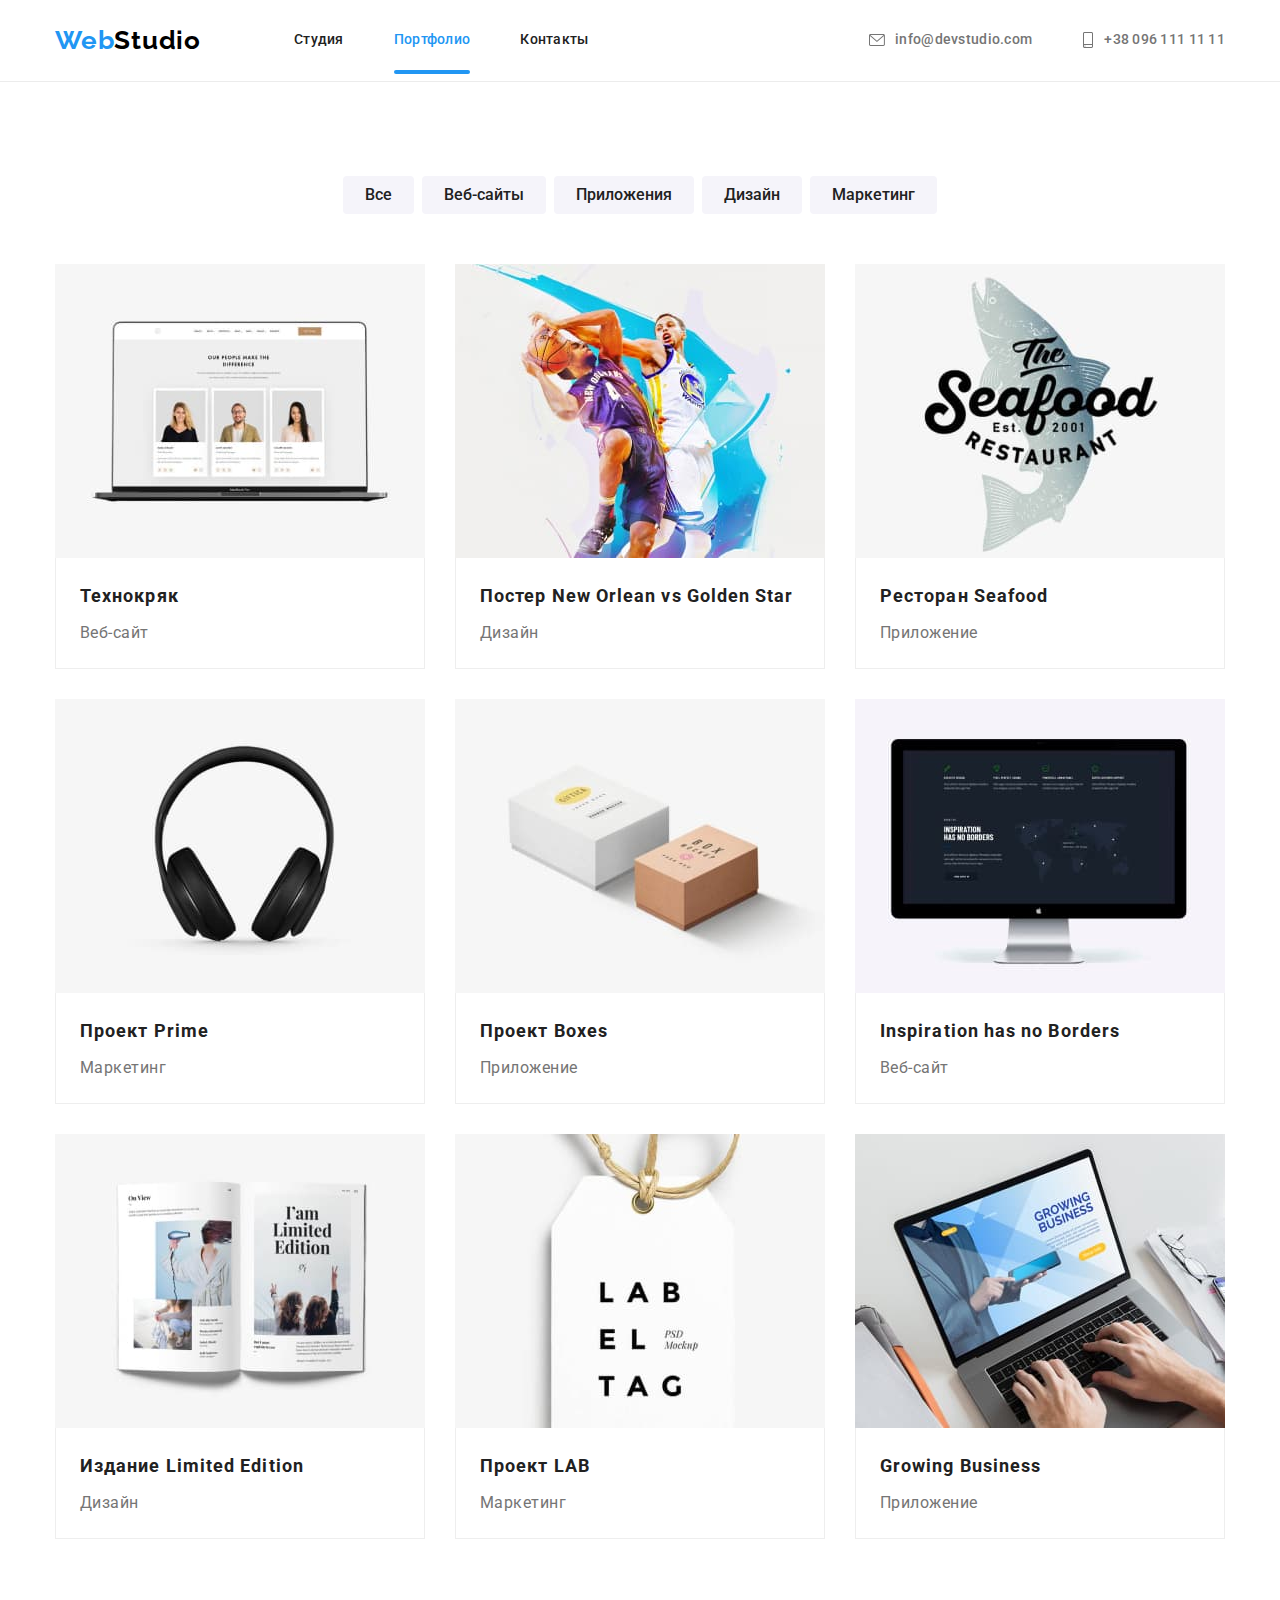
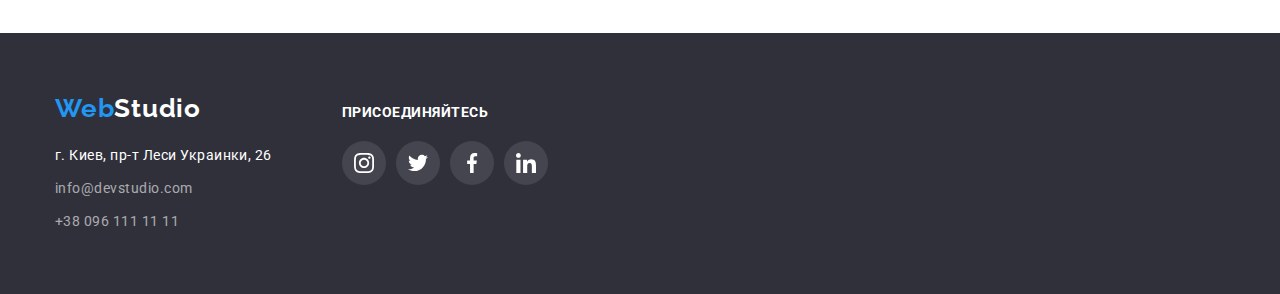
==== portfolio.html @ 54130a42 "initial commit" ====
<!DOCTYPE html>
<html lang="en">
  <head>
    <meta charset="UTF-8" />
    <meta http-equiv="X-UA-Compatible" content="IE=edge" />
    <meta name="viewport" content="width=device-width, initial-scale=1.0" />
    <title>Портфолио</title>
    <link rel="preconnect" href="https://fonts.googleapis.com" />
    <link rel="preconnect" href="https://fonts.gstatic.com" crossorigin />
    <link
      href="https://fonts.googleapis.com/css2?family=Raleway:wght@700&family=Roboto:wght@400;500;700;900&display=swap"
      rel="stylesheet"
    />
    <link
      rel="stylesheet"
      href="https://cdnjs.cloudflare.com/ajax/libs/modern-normalize/1.0.0/modern-normalize.min.css"
    />
    <link rel="stylesheet" href="./css/styles.css" />
  </head>
  <body>
    <header>
      <div class="header-container">
        <nav class="nav-container">
          <a href="" class="logo link logo-header"
            ><span class="logo-accent-color">Web</span>Studio</a
          >
          <ul class="list nav-menu">
            <li class="nav-menu-li">
              <a href="./index.html" class="link primary-text-color">Студия</a>
            </li>
            <li class="nav-menu-li">
              <a href="./portfolio.html" class="link current primary-text-color">Портфолио</a>
            </li>
            <li class="nav-menu-li">
              <a href="" class="link primary-text-color">Контакты</a>
            </li>
          </ul>
        </nav>
        <ul class="list mail-tel">
          <li class="mail-tel-li">
            <a href="mailto:info@devstudio.com" class="mailto-a"
              ><svg class="mailto-icon-svg">
                <use href="./images/icons.svg#icon-envelope1"></use></svg
              >info@devstudio.com</a
            >
          </li>
          <li class="mail-tel-li">
            <a href="tel:+380961111111" class="tel-a"
              ><svg class="tel-icon-svg">
                <use href="./images/icons.svg#icon-smartphone1"></use></svg
              >+38 096 111 11 11</a
            >
          </li>
        </ul>
      </div>
    </header>
    <main>
      <section class="section">
        <div class="container">
          <ul class="list ul-button">
            <li class="li-button"><button type="button" class="button link all">Все</button></li>
            <li class="li-button">
              <button type="button" class="button link web-sites">Веб-сайты</button>
            </li>
            <li class="li-button">
              <button type="button" class="button link applications">Приложения</button>
            </li>
            <li class="li-button">
              <button type="button" class="button link design">Дизайн</button>
            </li>
            <li class="li-button">
              <button type="button" class="button link marketing">Маркетинг</button>
            </li>
          </ul>
          <h2 class="visually-hidden">Наши портфолио</h2>
          <ul class="list portfolio-ul">
            <li class="portfolio-ul-li">
              <a class="link portfolio-a" href="">
                <img
                  src="./images/portfolio/techcrack.jpg"
                  alt="Технокряк"
                  width="370"
                  class="portfolio-img"
                />
                <div class="portfolio-img-div">
                  <p class="portfolio-img-div-p">
                    Ресурс предлагает комплексные предложения с разным уровнем функционала и
                    сервисов. Все это позволит посетителю получить исчерпывающие сведения о компании
                    или частном лице.
                  </p>
                </div>
                <div class="portfolio-h3-p">
                  <h3 class="portfolio-h3">Технокряк</h3>
                  <p class="portfolio-p">Веб-сайт</p>
                </div>
              </a>
            </li>
            <li class="portfolio-ul-li">
              <a class="link portfolio-a" href="">
                <img
                  src="./images/portfolio/poster-new-orlean-vs-golden-star.jpg"
                  alt="Постер New Orlean vs Golden Star"
                  width="370"
                />
                <div class="portfolio-img-div">
                  <p class="portfolio-img-div-p">
                    Ресурс предлагает комплексные предложения с разным уровнем функционала и
                    сервисов. Все это позволит посетителю получить исчерпывающие сведения о компании
                    или частном лице.
                  </p>
                </div>
                <div class="portfolio-h3-p">
                  <h3 class="portfolio-h3">Постер New Orlean vs Golden Star</h3>
                  <p class="portfolio-p">Дизайн</p>
                </div></a
              >
            </li>
            <li class="portfolio-ul-li">
              <a class="link portfolio-a" href="">
                <img
                  src="./images/portfolio/restaurant-seafood.jpg"
                  alt="Ресторан Seafood"
                  width="370"
                />
                <div class="portfolio-img-div">
                  <p class="portfolio-img-div-p">
                    Ресурс предлагает комплексные предложения с разным уровнем функционала и
                    сервисов. Все это позволит посетителю получить исчерпывающие сведения о компании
                    или частном лице.
                  </p>
                </div>
                <div class="portfolio-h3-p">
                  <h3 class="portfolio-h3">Ресторан Seafood</h3>
                  <p class="portfolio-p">Приложение</p>
                </div></a
              >
            </li>
            <li class="portfolio-ul-li">
              <a class="link portfolio-a" href="">
                <img src="./images/portfolio/project-prime.jpg" alt="Проект Prime" width="370" />
                <div class="portfolio-img-div">
                  <p class="portfolio-img-div-p">
                    Ресурс предлагает комплексные предложения с разным уровнем функционала и
                    сервисов. Все это позволит посетителю получить исчерпывающие сведения о компании
                    или частном лице.
                  </p>
                </div>
                <div class="portfolio-h3-p">
                  <h3 class="portfolio-h3">Проект Prime</h3>
                  <p class="portfolio-p">Маркетинг</p>
                </div></a
              >
            </li>
            <li class="portfolio-ul-li">
              <a class="link portfolio-a" href="">
                <img src="./images/portfolio/project-boxes.jpg" alt="Проект Boxes" width="370" />
                <div class="portfolio-img-div">
                  <p class="portfolio-img-div-p">
                    Ресурс предлагает комплексные предложения с разным уровнем функционала и
                    сервисов. Все это позволит посетителю получить исчерпывающие сведения о компании
                    или частном лице.
                  </p>
                </div>
                <div class="portfolio-h3-p">
                  <h3 class="portfolio-h3">Проект Boxes</h3>
                  <p class="portfolio-p">Приложение</p>
                </div></a
              >
            </li>
            <li class="portfolio-ul-li">
              <a class="link portfolio-a" href="">
                <img
                  src="./images/portfolio/inspiration-has-no-borders.jpg"
                  alt="Inspiration has no Borders"
                  width="370"
                />
                <div class="portfolio-img-div">
                  <p class="portfolio-img-div-p">
                    Ресурс предлагает комплексные предложения с разным уровнем функционала и
                    сервисов. Все это позволит посетителю получить исчерпывающие сведения о компании
                    или частном лице.
                  </p>
                </div>
                <div class="portfolio-h3-p">
                  <h3 class="portfolio-h3">Inspiration has no Borders</h3>
                  <p class="portfolio-p">Веб-сайт</p>
                </div></a
              >
            </li>
            <li class="portfolio-ul-li">
              <a class="link portfolio-a" href="">
                <img
                  src="./images/portfolio/publishment-limited-edition.jpg"
                  alt="Издание Limited Edition"
                  width="370"
                />
                <div class="portfolio-img-div">
                  <p class="portfolio-img-div-p">
                    Ресурс предлагает комплексные предложения с разным уровнем функционала и
                    сервисов. Все это позволит посетителю получить исчерпывающие сведения о компании
                    или частном лице.
                  </p>
                </div>
                <div class="portfolio-h3-p">
                  <h3 class="portfolio-h3">Издание Limited Edition</h3>
                  <p class="portfolio-p">Дизайн</p>
                </div></a
              >
            </li>
            <li class="portfolio-ul-li">
              <a class="link portfolio-a" href="">
                <img src="./images/portfolio/project-LAB.jpg" alt="Проект LAB" width="370" />
                <div class="portfolio-img-div">
                  <p class="portfolio-img-div-p">
                    Ресурс предлагает комплексные предложения с разным уровнем функционала и
                    сервисов. Все это позволит посетителю получить исчерпывающие сведения о компании
                    или частном лице.
                  </p>
                </div>
                <div class="portfolio-h3-p">
                  <h3 class="portfolio-h3">Проект LAB</h3>
                  <p class="portfolio-p">Маркетинг</p>
                </div></a
              >
            </li>
            <li class="portfolio-ul-li">
              <a class="link portfolio-a" href="">
                <img
                  src="./images/portfolio/growing-business.jpg"
                  alt="Growing Business"
                  width="370"
                />
                <div class="portfolio-img-div">
                  <p class="portfolio-img-div-p">
                    Ресурс предлагает комплексные предложения с разным уровнем функционала и
                    сервисов. Все это позволит посетителю получить исчерпывающие сведения о компании
                    или частном лице.
                  </p>
                </div>
                <div class="portfolio-h3-p">
                  <h3 class="portfolio-h3">Growing Business</h3>
                  <p class="portfolio-p">Приложение</p>
                </div></a
              >
            </li>
          </ul>
        </div>
      </section>
    </main>
    <footer class="footer-wrapper">
      <div class="container-footer">
        <div class="footer-logo-address-container">
          <a href="" class="logo link logo-footer"
            ><span class="logo-accent-color">Web</span>Studio</a
          >
          <address class="footer-address">
            <p class="link footer-address-p">г. Киев, пр-т Леси Украинки, 26</p>
            <ul class="list">
              <li class="footer-address-li">
                <a href="mailto:info@devstudio.com" class="link footer-link">info@devstudio.com</a>
              </li>
              <li class="footer-address-li">
                <a href="tel:+380961111111" class="link footer-link">+38 096 111 11 11</a>
              </li>
            </ul>
          </address>
        </div>
        <div class="footer-wrapper-join">
          <p class="footer-p-join">присоединяйтесь</p>
          <ul class="list footer-ul-join">
            <li class="footer-li-join">
              <a href="" class="footer-a-join"
                ><svg class="footer-a-join-svg">
                  <use href="./images/icons.svg#icon-instagram"></use></svg
              ></a>
            </li>
            <li class="footer-li-join">
              <a href="" class="footer-a-join"
                ><svg class="footer-a-join-svg">
                  <use href="./images/icons.svg#icon-twitter"></use></svg
              ></a>
            </li>
            <li class="footer-li-join">
              <a href="" class="footer-a-join"
                ><svg class="footer-a-join-svg">
                  <use href="./images/icons.svg#icon-facebook"></use></svg
              ></a>
            </li>
            <li class="footer-li-join">
              <a href="" class="footer-a-join"
                ><svg class="footer-a-join-svg">
                  <use href="./images/icons.svg#icon-linkedin"></use></svg
              ></a>
            </li>
          </ul>
        </div>
      </div>
    </footer>
  </body>
</html>
---- css/styles.css ----
.visually-hidden {
  position: absolute;
  width: 1px;
  height: 1px;
  margin: -1px;
  border: 0;
  padding: 0;

  white-space: nowrap;
  clip-path: inset(100%);
  clip: rect(0 0 0 0);
  overflow: hidden;
}
:root {
  --primary-text-color: #212121;
  --secondary-text-color: #757575;
  --accent-color: #2196f3;
  --gap: 30px;
}

h1,
h2,
h3,
p,
ul {
  margin: 0;
  padding: 0;
}

body {
  color: var(--primary-text-color);
  letter-spacing: 0.03em;
  font-family: 'Roboto', sans-serif;
}

.container {
  width: 1200px;
  margin: 0 auto;
  padding-left: 15px;
  padding-right: 15px;
}

.list {
  list-style: none;
}

.link {
  text-decoration: none;
  transition: color 250ms cubic-bezier(0.4, 0, 0.2, 1);
}

.link:hover,
.link:focus {
  color: var(--accent-color);
}

.primary-text-color {
  color: var(--primary-text-color);
}

.logo-accent-color {
  color: var(--accent-color);
}

.section {
  padding-top: 94px;
  padding-bottom: 94px;
}

/* ----------------header---------------- */

header {
  border-bottom: 1px solid #ececec;
  padding: 25px 0;
}

.header-container {
  display: flex;
  align-items: center;
  font-weight: 500;
  font-size: 14px;
  line-height: 1.14;
  letter-spacing: 0.02em;
  width: 1200px;
  margin: 0 auto;
  padding: 0 15px;
}

.logo {
  font-family: 'Raleway', sans-serif;
  font-size: 26px;
  line-height: 1.19;
  font-weight: 700;
  letter-spacing: 0.03em;
}

.logo-header {
  color: #000;
  margin-right: 93px;
}

.nav-container {
  display: flex;
  align-items: center;
}

.nav-menu {
  display: flex;
}

.nav-menu .link.current {
  color: var(--accent-color);
  position: relative;
}

.current::after {
  content: '';
  position: absolute;
  width: 100%;
  height: 4px;
  background-color: var(--accent-color);
  bottom: -27px;
  left: 0;
  border-radius: 2px;
}

.nav-menu-li:not(:last-child) {
  margin-right: 50px;
}

.mail-tel {
  display: flex;
  margin-left: auto;
  align-items: center;
}

.mail-tel-li:not(:last-child) {
  margin-right: 50px;
}

.mailto-a,
.tel-a {
  color: var(--secondary-text-color);
  text-decoration: none;
  display: flex;
  align-items: center;
  transition: color 250ms cubic-bezier(0.4, 0, 0.2, 1);
}

.mailto-a:hover,
.mailto-a:focus,
.tel-a:hover,
.tel-a:focus {
  color: var(--accent-color);
}

.mailto-icon-svg {
  margin-right: 10px;
  width: 16px;
  height: 12px;
  fill: currentColor;
}

.tel-icon-svg {
  margin-right: 10px;
  width: 12px;
  height: 16px;
  fill: currentColor;
}

/* ----------------main index.html---------------- */

.bg-order-service {
  max-width: 1600px;
  text-align: center;
  margin: 0 auto;
  padding: 200px 0;
  height: 600px;
  background-image: linear-gradient(to right, #2f303a66, #2f303a66), url(../images/index/bg.jpg);
}
/* background-image: linear-gradient(to right, rgba(47, 48, 58, 0.4), rgba(47, 48, 58, 0.4)), url(../images/index/bg.jpg);*/

.index-h1 {
  font-weight: 900;
  font-size: 44px;
  line-height: 1.36;
  text-align: center;
  letter-spacing: 0.06em;
  text-transform: uppercase;
  color: #fff;
  margin-bottom: 30px;
}

.button-order-service {
  background-color: var(--accent-color);
  border-radius: 4px;
  color: #fff;
  font-weight: 700;
  font-size: 16px;
  line-height: 1.88;
  letter-spacing: 0.06em;
  font-family: inherit;
  padding: 10px 32px;
  border: none;
}

.backdrop {
  position: fixed;
  top: 0;
  left: 0;
  width: 100%;
  height: 100%;
  background-color: rgba(0, 0, 0, 0.5);
  opacity: 1;
  visibility: visible;
  transition: opacity 250ms cubic-bezier(0.4, 0, 0.2, 1),
    visibility 250ms cubic-bezier(0.4, 0, 0.2, 1);
}

.backdrop.is-hidden {
  opacity: 0;
  visibility: hidden;
  pointer-events: none;
}

.modal {
  width: 528px;
  height: 581px;
  opacity: 0.8;
  background-color: #fff;
  position: absolute;
  top: 50%;
  left: 50%;
  transform: translate(-50%, -50%);
  border-radius: 4px;
}
/* height: 100px; */

[data-modal-close] {
  position: absolute;
  top: 0;
  right: 0;
  display: flex;
  border-radius: 50%;
  justify-content: center;
  align-items: center;
  background: #ffffff;
  width: 30px;
  height: 30px;
  margin-top: 8px;
  margin-right: 8px;
}

.icon-close-svg {
  width: 11px;
  height: 11px;
}
/* background-image: url(../close11.svg);
background-position: 50% 50%;
background-repeat: no-repeat; */

.no-padding-bottom {
  padding-top: 94px;
}

.ul-our-features {
  display: flex;
}

.li-our-features {
  width: 270px;
}

.li-our-features:not(:last-child) {
  margin-right: 30px;
}

.li-our-features-svg-div {
  height: 120px;
  background-color: #f5f4fa;
  border-radius: 4px;
  display: flex;
  align-items: center;
  justify-content: center;
  margin-bottom: 30px;
}

.li-our-features-svg {
  width: 70px;
  height: 70px;
}
/* margin: 0 auto; */
/* display: block; */

.index-h3-our-features {
  font-size: 14px;
  line-height: 1.14;
  text-transform: uppercase;
  font-weight: 700;
}

.index-p-our-features {
  font-size: 14px;
  line-height: 1.71;
  color: #757575;
}

.index-h2-what-we-do {
  font-size: 36px;
  line-height: 1.16;
  text-align: center;
  font-weight: 700;
  margin-bottom: 50px;
}

.ul-what-we-do {
  display: flex;
  /* outline: 1px solid green; */
}

.li-what-we-do:not(:last-child) {
  margin-right: 30px;
}

.we-do-div {
  top: 0;
  left: 0;
  width: 100%;
  height: 100%;
  position: relative;
}

.we-do-p {
  position: absolute;
  bottom: 0;
  left: 0;
  width: 100%;
  height: 70px;
  background-color: rgba(47, 48, 58, 0.8);
  font-weight: 700;
  font-size: 14px;
  line-height: 1.14;
  text-transform: uppercase;
  color: #fff;
  display: flex;
  justify-content: center;
  align-items: center;
}

.bg-color-team {
  background-color: #f5f4fa;
}

.index-h2-our-team {
  font-size: 36px;
  line-height: 1.16;
  text-align: center;
  font-weight: 700;
  margin-bottom: 50px;
}

.ul-team {
  display: flex;
}
/* outline: 1px solid green; */
/* background-color: #fff; */

.li-team {
  background-color: #fff;
  box-shadow: 0px 1px 3px rgba(0, 0, 0, 0.12), 0px 1px 1px rgba(0, 0, 0, 0.14),
    0px 2px 1px rgba(0, 0, 0, 0.2);
  border-radius: 0px 0px 4px 4px;
  /* outline: 1px solid green; */
}

.li-team:not(:last-child) {
  margin-right: 30px;
}

.index-h3-p-member-of-team-div {
  padding: 30px 0;
}

.index-h3-member-of-team {
  font-weight: 500;
  font-size: 16px;
  line-height: 1.19;
  text-align: center;
  margin-bottom: 10px;
}

.index-p-member-of-team {
  font-weight: 400;
  font-size: 16px;
  line-height: 1.19;
  text-align: center;
  color: #757575;
  margin-bottom: 16px;
}

.index-member-of-team-ul-links {
  display: flex;
  justify-content: center;
}

.index-member-of-team-li-links {
  width: 44px;
  height: 44px;
}

.index-member-of-team-li-links:not(:last-child) {
  margin-right: 10px;
}

.team-links {
  display: flex;
  border-radius: 50%;
  justify-content: center;
  align-items: center;
  width: 100%;
  height: 100%;
  color: #afb1b8;
  transition: color 250ms cubic-bezier(0.4, 0, 0.2, 1),
    background-color 250ms cubic-bezier(0.4, 0, 0.2, 1);
}

.team-links:hover,
.team-links:focus {
  background-color: var(--accent-color);
  color: #fff;
  fill: currentColor;
}

.index-member-of-team-svg-links {
  width: 20px;
  height: 20px;
  fill: currentColor;
}

.clients-h2 {
  font-size: 36px;
  line-height: 1.51;
  text-align: center;
  padding-bottom: 50px;
}

.clients-ul {
  display: flex;
}

.clients-li {
  width: 170px;
  height: 92px;
}
/* outline: 1px solid #afb1b8; */
/* filter: drop-shadow(0px 4px 4px rgba(0, 0, 0, 0.25)); */
/* border-radius: 4px; */
/* padding: 16px 32px; */

.clients-li:not(:last-child) {
  margin-right: 30px;
}

.clients-li-a {
  height: 100%;
  width: 100%;
  display: flex;
  align-items: center;
  justify-content: center;
  border: 1px solid #afb1b8;
  border-radius: 4px;
  fill: #afb1b8;
  transition: fill 250ms cubic-bezier(0.4, 0, 0.2, 1), border 250ms cubic-bezier(0.4, 0, 0.2, 1);
}

.clients-li-a:hover,
.clients-li-a:focus {
  border: 1px solid var(--accent-color);
  fill: var(--accent-color);
}

.clients-li-a-svg {
  width: 106px;
  height: 60px;
}

/* ----------------main portfolio.html---------------- */

.ul-button {
  display: flex;
  justify-content: center;
  margin-bottom: 50px;
}

.li-button:not(:last-child) {
  margin-right: 8px;
}

.button:hover,
.button:focus {
  box-shadow: 0px 4px 4px rgba(0, 0, 0, 0.25);
  background-color: var(--accent-color);
  color: #fff;
}
/* filter: drop-shadow(0px 4px 4px rgba(0, 0, 0, 0.25)); */

.button {
  background-color: #f5f4fa;
  cursor: pointer;
  font-weight: 500;
  font-size: 16px;
  line-height: 1.62;
  text-align: center;
  font-family: inherit;
  border-radius: 4px;
  color: var(--primary-text-color);
  border: none;
  padding: 6px 22px;
  transition: color 250ms cubic-bezier(0.4, 0, 0.2, 1),
    background-color 250ms cubic-bezier(0.4, 0, 0.2, 1),
    box-shadow 250ms cubic-bezier(0.4, 0, 0.2, 1);
}

.portfolio-ul {
  display: flex;
  flex-wrap: wrap;
  margin-left: calc(-1 * var(--gap));
  margin-top: calc(-1 * var(--gap));
}
/* flex-basis: 1170px; */

.portfolio-ul > .portfolio-ul-li {
  flex-basis: calc(100% / 3 - var(--gap));
  margin-left: var(--gap);
  margin-top: var(--gap);
  overflow: hidden;
}

.portfolio-a:hover,
.portfolio-a:focus {
  box-shadow: 0px 4px 4px rgba(0, 0, 0, 0.25);
}

.portfolio-a {
  display: block;
  position: relative;
  transition: box-shadow 250ms cubic-bezier(0.4, 0, 0.2, 1);
}

.portfolio-img {
}

img {
  display: block;
  max-width: 100%;
  height: auto;
  opacity: 1;
}

.portfolio-img-div {
  position: absolute;
  top: 0;
  left: 0;
  width: 100%;
  height: 100%;
  opacity: 0.9;
  background-color: var(--accent-color);
  color: #fff;
  transform: translateY(100%);
  transition: transform 250ms cubic-bezier(0.4, 0, 0.2, 1);
}
/* width: 370px; */
/* height: 294px; */

.portfolio-a:hover .portfolio-img-div,
.portfolio-a:focus .portfolio-img-div {
  transform: translateY(0);
}

.portfolio-img-div-p {
  padding: 63px 24px;
  font-weight: 400;
  font-size: 18px;
  line-height: 1.56;
}

/* .portfolio-a:hover .portfolio-img-div-p,
.portfolio-a:focus .portfolio-img-div-p {
  
  color: #fff;
} */

.portfolio-h3-p {
  padding: 20px 24px;
  border-right: 1px solid #eeeeee;
  border-bottom: 1px solid #eeeeee;
  border-left: 1px solid #eeeeee;
  position: relative;
  background-color: #fff;
}

/* .portfolio-h3-p:nth-child(n) {
  background-color: #fff;
} */

.portfolio-h3 {
  font-size: 18px;
  line-height: 2;
  letter-spacing: 0.06em;
  margin-bottom: 4px;
  color: var(--primary-text-color);
}

.portfolio-p {
  font-size: 16px;
  line-height: 1.88;
  color: #757575;
}

/* ----------------footer---------------- */

.footer-wrapper {
  background-color: #2f303a;
  padding: 60px 0;
}

.container-footer {
  display: flex;
  align-items: baseline;
  width: 1200px;
  margin: 0 auto;
  padding-left: 15px;
  padding-right: 15px;
}

.footer-logo-address-container {
  margin-right: 70px;
}

.logo-footer {
  color: #fff;
}

.footer-address {
  font-style: normal;
  font-size: 14px;
  line-height: 1.71;
  color: #fff;
  margin-top: 20px;
}

.footer-address-p {
  margin-bottom: 9px;
}

.footer-address-li:not(:last-child) {
  margin-bottom: 9px;
}

.footer-link {
  color: rgba(255, 255, 255, 0.6);
  margin-top: 9px;
}

.footer-wrapper-join {
}

.footer-p-join {
  font-weight: 700;
  font-size: 14px;
  line-height: 1.14;
  text-transform: uppercase;
  color: #fff;
  margin-bottom: 20px;
}

.footer-ul-join {
  display: flex;
}

.footer-li-join {
  width: 44px;
  height: 44px;
}

.footer-li-join:not(:last-child) {
  margin-right: 10px;
}

.footer-a-join {
  width: 100%;
  height: 100%;
  background-color: rgba(255, 255, 255, 0.1);
  border-radius: 50%;
  display: flex;
  align-items: center;
  justify-content: center;
  transition: background-color 250ms cubic-bezier(0.4, 0, 0.2, 1);
}
/* background-position: center;
  background-size: initial;
  background-repeat: no-repeat; */
/* color: transparent; */
/* width: 44px; */
/* height: 44px; */

.footer-a-join:hover,
.footer-a-join:focus {
  background-color: var(--accent-color);
}

.footer-a-join-svg {
  width: 20px;
  height: 20px;
  fill: #fff;
}
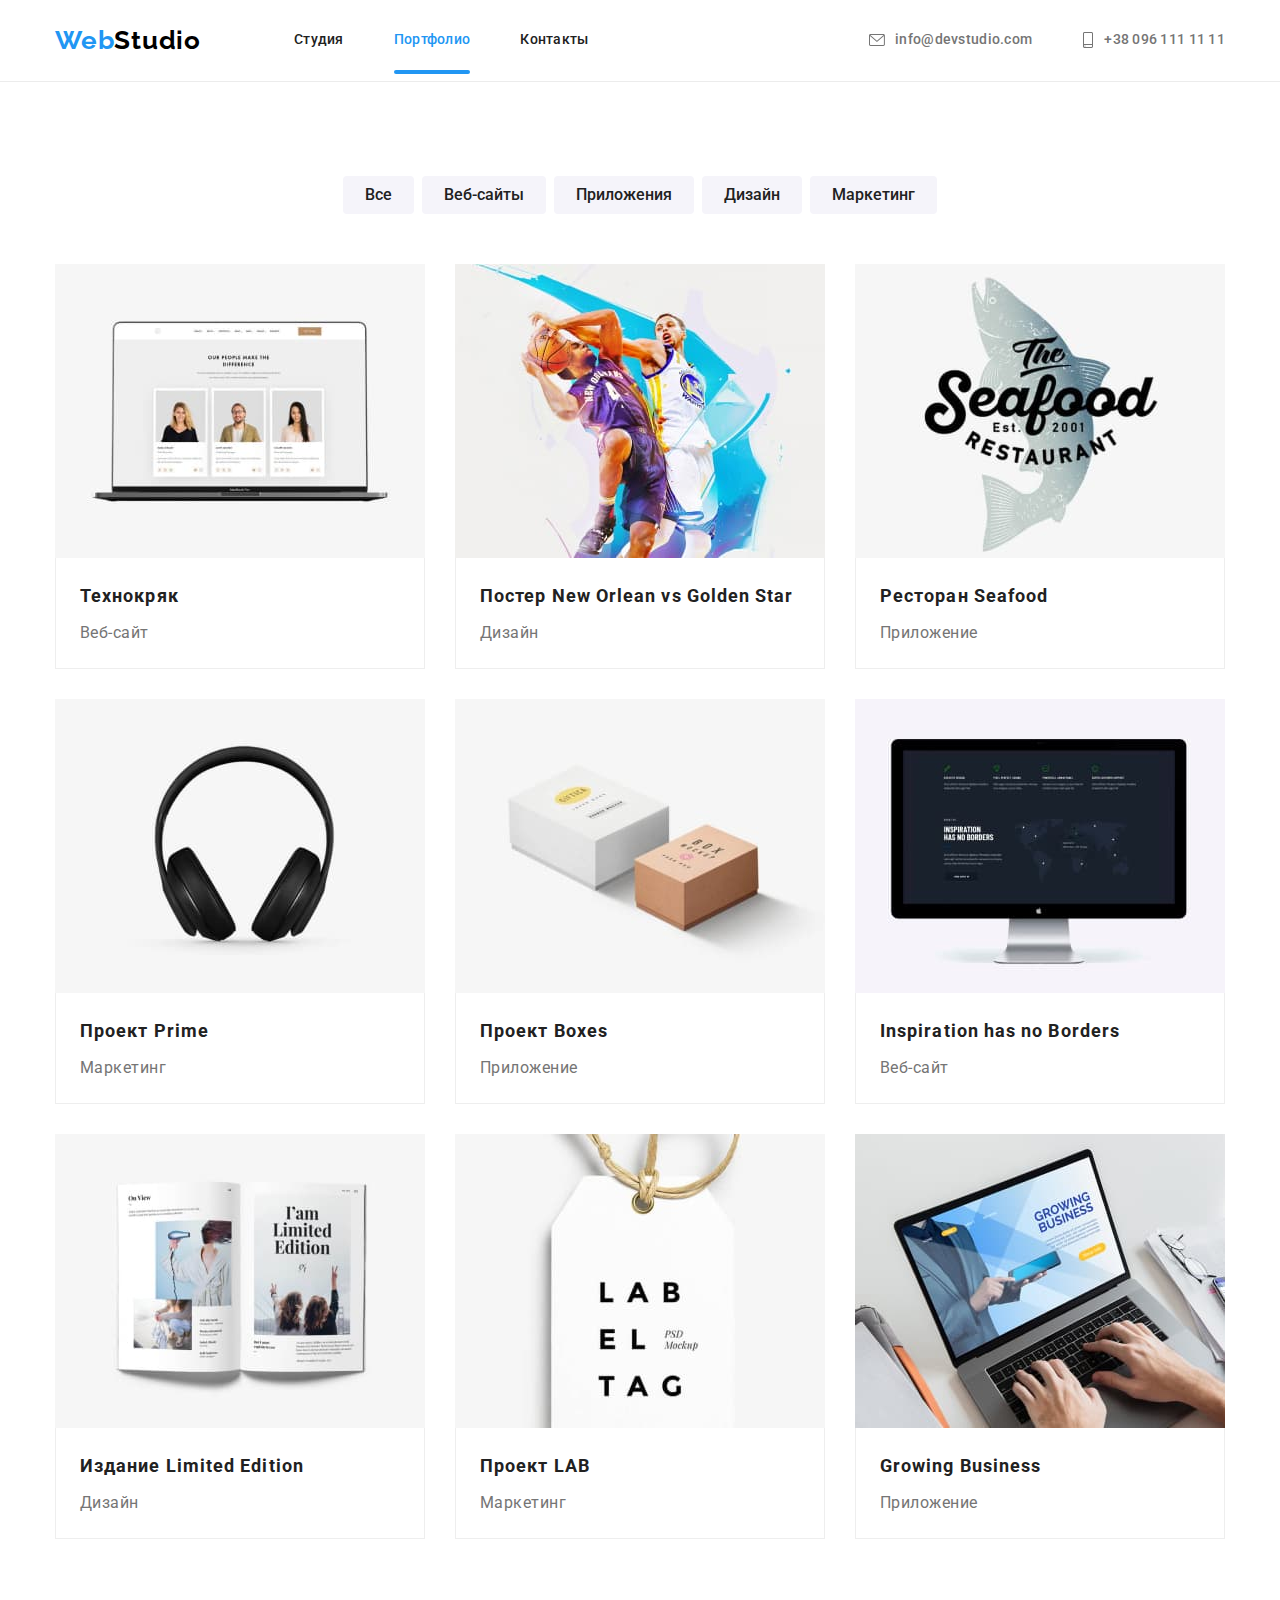
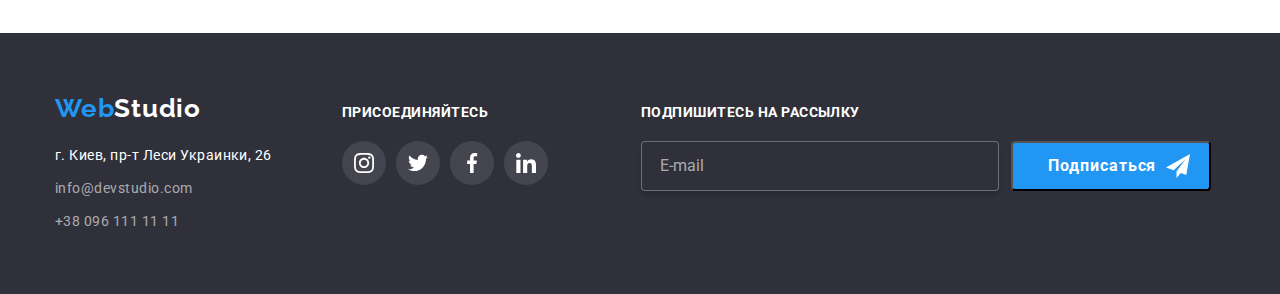
==== commit cf23d7f9: "sync footer" ====
--- a/portfolio.html
+++ b/portfolio.html
@@ -294,7 +294,18 @@
             </li>
           </ul>
         </div>
+        <div class="footer-submit-div">
+          <p class="footer-submit-p">Подпишитесь на рассылку</p>
+          <div class="footer-input-button-div">
+            <input type="text" placeholder="E-mail" class="footer-input" />
+            <button type="submit" class="footer-submit-button">
+              <p class="footer-submit-button-p">Подписаться</p>
+              <svg class="footer-submit-svg"><use href="./images/icons.svg#icon-send"></use></svg>
+            </button>
+          </div>
+        </div>
       </div>
     </footer>
+    <script src="./js/modal.js"></script>
   </body>
 </html>
--- a/css/styles.css
+++ b/css/styles.css
@@ -178,7 +178,6 @@
   height: 600px;
   background-image: linear-gradient(to right, #2f303a66, #2f303a66), url(../images/index/bg.jpg);
 }
-/* background-image: linear-gradient(to right, rgba(47, 48, 58, 0.4), rgba(47, 48, 58, 0.4)), url(../images/index/bg.jpg);*/
 
 .index-h1 {
   font-weight: 900;
@@ -225,18 +224,19 @@
 
 .modal {
   width: 528px;
-  height: 581px;
-  opacity: 0.8;
+  /* height: 581px; */
   background-color: #fff;
   position: absolute;
   top: 50%;
   left: 50%;
   transform: translate(-50%, -50%);
   border-radius: 4px;
-}
-/* height: 100px; */
-
-[data-modal-close] {
+  padding: 40px;
+  box-shadow: 0px 1px 3px rgba(0, 0, 0, 0.12), 0px 1px 1px rgba(0, 0, 0, 0.14),
+    0px 2px 1px rgba(0, 0, 0, 0.2);
+}
+
+.data-modal-close {
   position: absolute;
   top: 0;
   right: 0;
@@ -244,20 +244,173 @@
   border-radius: 50%;
   justify-content: center;
   align-items: center;
-  background: #ffffff;
   width: 30px;
   height: 30px;
-  margin-top: 8px;
-  margin-right: 8px;
+  top: 8px;
+  right: 8px;
+  background-color: #fff;
+  border: 1px solid rgba(0, 0, 0, 0.1);
+  color: #000;
+  fill: currentColor;
+  transition: color 250ms cubic-bezier(0.4, 0, 0.2, 1);
+}
+
+.data-modal-close:hover {
+  color: var(--accent-color);
 }
 
 .icon-close-svg {
   width: 11px;
   height: 11px;
 }
-/* background-image: url(../close11.svg);
-background-position: 50% 50%;
-background-repeat: no-repeat; */
+
+.modal-p {
+  font-weight: 700;
+  font-size: 20px;
+  line-height: 1.15;
+  text-align: center;
+  margin-bottom: 12px;
+}
+
+.form-signup {
+  display: flex;
+  flex-direction: column;
+  align-items: flex-start;
+}
+
+.label {
+  display: block;
+  text-align: left;
+  font-size: 12px;
+  line-height: 1.17;
+  letter-spacing: 0.01em;
+  color: var(--secondary-text-color);
+  margin-bottom: 4px;
+}
+
+.input-pos-div {
+  position: relative;
+  margin-bottom: 10px;
+}
+
+.input {
+  display: block;
+  width: 100%;
+  height: 40px;
+  border: 1px solid rgba(33, 33, 33, 0.2);
+  border-radius: 4px;
+  padding-left: 42px;
+  transition: border 250ms cubic-bezier(0.4, 0, 0.2, 1);
+  outline-width: 0;
+}
+
+.pos-svg {
+  position: absolute;
+  left: 14px;
+  top: 50%;
+  transform: translateY(-50%);
+  color: var(--primary-text-color);
+  fill: currentColor;
+  transition: color 250ms cubic-bezier(0.4, 0, 0.2, 1);
+}
+
+.pos-svg.name {
+  width: 12px;
+  height: 12px;
+}
+
+.pos-svg.tel {
+  width: 13px;
+  height: 13px;
+}
+
+.pos-svg.email {
+  width: 15px;
+  height: 12px;
+}
+
+.input:focus + .pos-svg {
+  color: var(--accent-color);
+}
+
+.comment {
+  display: block;
+  width: 100%;
+  height: 120px;
+  resize: none;
+  border: 1px solid rgba(33, 33, 33, 0.2);
+  border-radius: 4px;
+  margin-bottom: 20px;
+  transition: border 250ms cubic-bezier(0.4, 0, 0.2, 1);
+  outline-width: 0;
+}
+
+.comment::placeholder {
+  padding: 12px 16px;
+  font-size: 12px;
+  line-height: 1.17;
+  letter-spacing: 0.01em;
+  color: rgba(117, 117, 117, 0.5);
+}
+
+.input:focus,
+.comment:focus {
+  border: 1px solid var(--accent-color);
+}
+
+.checkbox-div {
+  position: relative;
+  margin-left: 14px;
+}
+
+.checkbox-custom {
+  width: 16px;
+  height: 15px;
+  position: absolute;
+  border: 2px solid var(--primary-text-color);
+  border-radius: 4px;
+  left: 0;
+}
+
+.checkbox:checked + .checkbox-custom {
+  background-color: var(--accent-color);
+  /* background-image: url("data:image/svg+xml,%3Csvg version='1.1' xmlns='http://www.w3.org/2000/svg' width='32' height='32' viewBox='0 0 32 32'%3E%3Ctitle%3Echeck16-15t%3C/title%3E%3Cpath fill='%23fff' d='M9.080 11.816l-0.105-0.101-0.105 0.099-1.469 1.393 0.116 0.111 5.434 5.183 0.105-0.101 11.554-11.022-0.116-0.11-1.45-1.383-0.105 0.101-9.989 9.521-3.87-3.692z'%3E%3C/path%3E%3C/svg%3E"); */
+  background-image: url(../check16-15t.svg);
+  background-size: contain;
+  background-origin: border-box;
+  border-color: transparent;
+}
+
+.checkbox-span {
+  margin-left: 7px;
+  font-size: 14px;
+  line-height: 1.71;
+  color: var(--secondary-text-color);
+}
+
+.checkbox-span-within {
+  text-decoration-line: underline;
+  color: var(--accent-color);
+}
+
+.modal-submit {
+  margin-top: 30px;
+  width: 200px;
+  height: 50px;
+  box-shadow: 0px 4px 4px rgba(0, 0, 0, 0.15);
+  border-radius: 4px;
+  color: #fff;
+  font-weight: 700;
+  font-size: 16px;
+  line-height: 1.88;
+  letter-spacing: 0.06em;
+  background-color: var(--accent-color);
+  transition: background-color 250ms cubic-bezier(0.4, 0, 0.2, 1);
+}
+
+.modal-submit:hover {
+  background-color: #188ce8;
+}
 
 .no-padding-bottom {
   padding-top: 94px;
@@ -289,8 +442,6 @@
   width: 70px;
   height: 70px;
 }
-/* margin: 0 auto; */
-/* display: block; */
 
 .index-h3-our-features {
   font-size: 14px;
@@ -315,7 +466,6 @@
 
 .ul-what-we-do {
   display: flex;
-  /* outline: 1px solid green; */
 }
 
 .li-what-we-do:not(:last-child) {
@@ -362,15 +512,12 @@
 .ul-team {
   display: flex;
 }
-/* outline: 1px solid green; */
-/* background-color: #fff; */
 
 .li-team {
   background-color: #fff;
   box-shadow: 0px 1px 3px rgba(0, 0, 0, 0.12), 0px 1px 1px rgba(0, 0, 0, 0.14),
     0px 2px 1px rgba(0, 0, 0, 0.2);
   border-radius: 0px 0px 4px 4px;
-  /* outline: 1px solid green; */
 }
 
 .li-team:not(:last-child) {
@@ -452,10 +599,6 @@
   width: 170px;
   height: 92px;
 }
-/* outline: 1px solid #afb1b8; */
-/* filter: drop-shadow(0px 4px 4px rgba(0, 0, 0, 0.25)); */
-/* border-radius: 4px; */
-/* padding: 16px 32px; */
 
 .clients-li:not(:last-child) {
   margin-right: 30px;
@@ -484,7 +627,7 @@
   height: 60px;
 }
 
-/* ----------------main portfolio.html---------------- */
+/* ----------------portfolio.html---------------- */
 
 .ul-button {
   display: flex;
@@ -502,7 +645,6 @@
   background-color: var(--accent-color);
   color: #fff;
 }
-/* filter: drop-shadow(0px 4px 4px rgba(0, 0, 0, 0.25)); */
 
 .button {
   background-color: #f5f4fa;
@@ -527,7 +669,6 @@
   margin-left: calc(-1 * var(--gap));
   margin-top: calc(-1 * var(--gap));
 }
-/* flex-basis: 1170px; */
 
 .portfolio-ul > .portfolio-ul-li {
   flex-basis: calc(100% / 3 - var(--gap));
@@ -569,8 +710,6 @@
   transform: translateY(100%);
   transition: transform 250ms cubic-bezier(0.4, 0, 0.2, 1);
 }
-/* width: 370px; */
-/* height: 294px; */
 
 .portfolio-a:hover .portfolio-img-div,
 .portfolio-a:focus .portfolio-img-div {
@@ -583,12 +722,6 @@
   font-size: 18px;
   line-height: 1.56;
 }
-
-/* .portfolio-a:hover .portfolio-img-div-p,
-.portfolio-a:focus .portfolio-img-div-p {
-  
-  color: #fff;
-} */
 
 .portfolio-h3-p {
   padding: 20px 24px;
@@ -599,10 +732,6 @@
   background-color: #fff;
 }
 
-/* .portfolio-h3-p:nth-child(n) {
-  background-color: #fff;
-} */
-
 .portfolio-h3 {
   font-size: 18px;
   line-height: 2;
@@ -659,10 +788,10 @@
 
 .footer-link {
   color: rgba(255, 255, 255, 0.6);
-  margin-top: 9px;
 }
 
 .footer-wrapper-join {
+  margin-right: 93px;
 }
 
 .footer-p-join {
@@ -697,12 +826,6 @@
   justify-content: center;
   transition: background-color 250ms cubic-bezier(0.4, 0, 0.2, 1);
 }
-/* background-position: center;
-  background-size: initial;
-  background-repeat: no-repeat; */
-/* color: transparent; */
-/* width: 44px; */
-/* height: 44px; */
 
 .footer-a-join:hover,
 .footer-a-join:focus {
@@ -714,3 +837,67 @@
   height: 20px;
   fill: #fff;
 }
+
+.footer-submit-div {
+  width: 570px;
+}
+
+.footer-submit-p {
+  font-weight: 700;
+  font-size: 14px;
+  line-height: 1.14;
+  text-transform: uppercase;
+  color: #fff;
+  margin-bottom: 20px;
+}
+
+.footer-input-button-div {
+  display: flex;
+  justify-content: space-between;
+}
+
+.footer-input {
+  width: 358px;
+  height: 50px;
+  border: 1px solid rgba(255, 255, 255, 0.3);
+  box-shadow: 0px 4px 4px rgba(0, 0, 0, 0.15);
+  border-radius: 4px;
+  background-color: #2f303a;
+  color: #fff;
+  display: flex;
+  align-items: center;
+}
+
+.footer-input::placeholder {
+  /* padding: 15px 295px 15px 16px; */
+  padding-left: 16px;
+  font-size: 16px;
+  line-height: 1.25;
+  color: rgba(255, 255, 255, 0.6);
+}
+
+.footer-submit-button {
+  width: 200px;
+  height: 50px;
+  border-radius: 4px;
+  background-color: var(--accent-color);
+  display: flex;
+  align-items: center;
+}
+
+.footer-submit-button-p {
+  font-weight: 700;
+  font-size: 16px;
+  line-height: 1.88;
+  letter-spacing: 0.06em;
+  color: #fff;
+  margin-left: 29px;
+}
+
+.footer-submit-svg {
+  background-color: var(--accent-color);
+  width: 24px;
+  height: 24px;
+  fill: #fff;
+  margin-left: 10px;
+}
